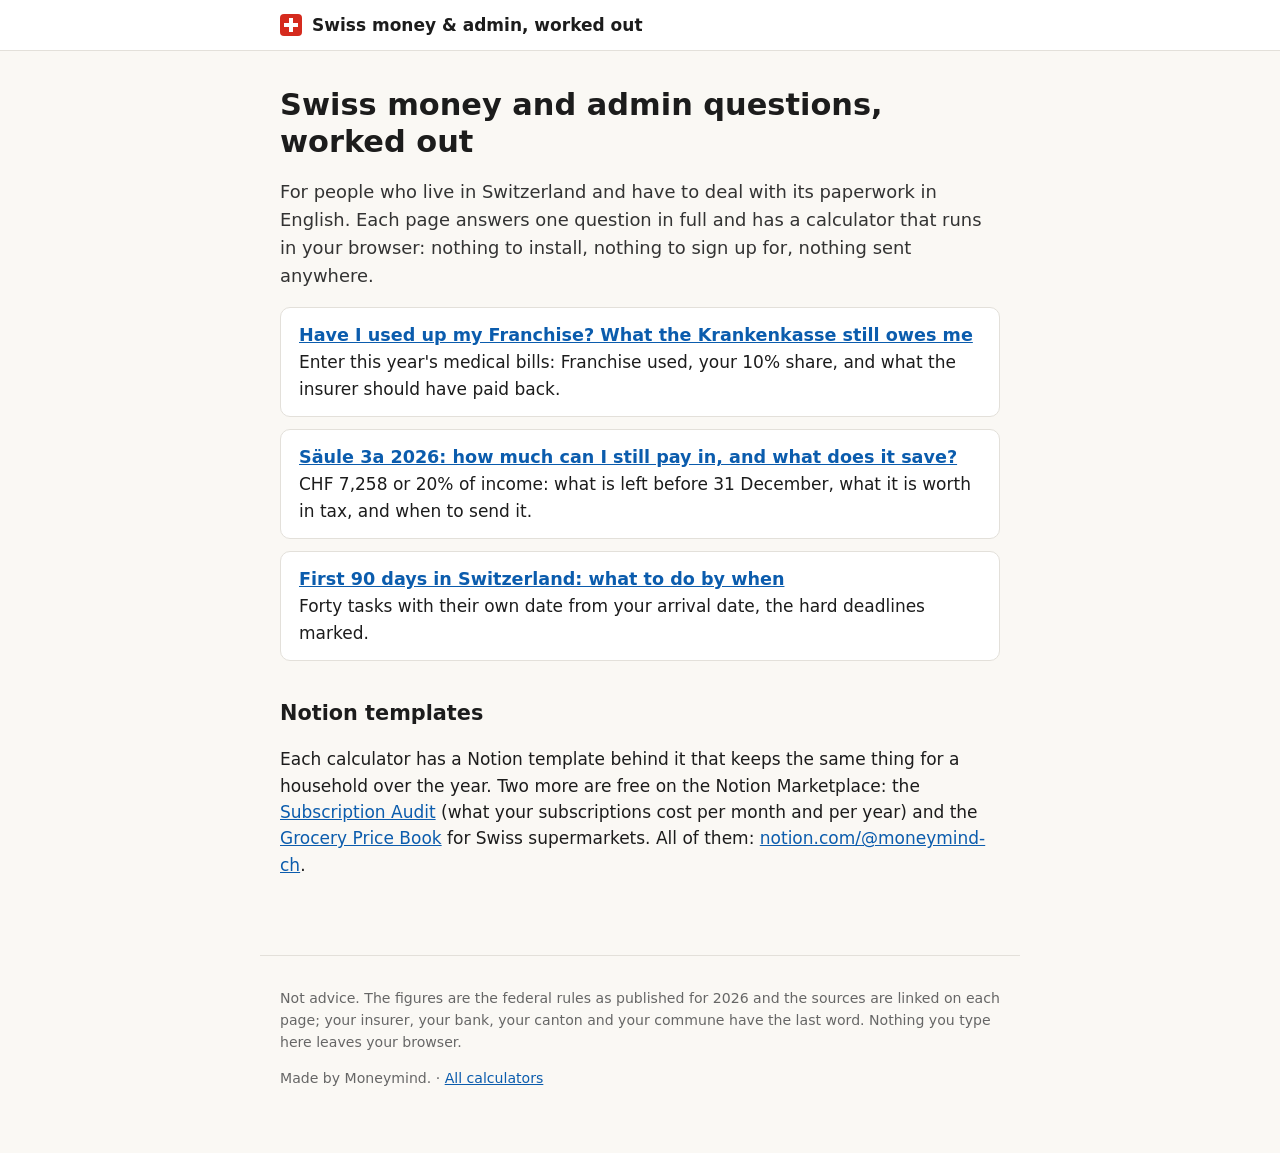
==== index.html @ 5c0733f7 "Three calculators: Franchise, Säule 3a 2026, first 90 days in Switzerland" ====
<!doctype html>
<html lang="en">
<head>
<meta charset="utf-8">
<meta name="viewport" content="width=device-width,initial-scale=1">
<title>Swiss money and admin, worked out: Franchise, Säule 3a, first 90 days</title>
<meta name="description" content="Free calculators in English for life in Switzerland: health insurance Franchise and claims, pillar 3a for 2026, and a dated checklist for the first 90 days after arrival.">
<link rel="canonical" href="https://moneymind-agent.github.io/swiss-money/">
<meta property="og:title" content="Swiss money and admin, worked out: Franchise, Säule 3a, first 90 days">
<meta property="og:description" content="Free calculators in English for life in Switzerland: health insurance Franchise and claims, pillar 3a for 2026, and a dated checklist for the first 90 days after arrival.">
<meta property="og:type" content="article">
<meta property="og:url" content="https://moneymind-agent.github.io/swiss-money/">
<link rel="stylesheet" href="style.css">
</head>
<body>
<header class="top"><div><span class="cross"></span><a href="./">Swiss money &amp; admin, worked out</a></div></header>
<main>

<h1>Swiss money and admin questions, worked out</h1>
<p class="lead">For people who live in Switzerland and have to deal with its paperwork in English. Each page answers one question in full and has a calculator that runs in your browser: nothing to install, nothing to sign up for, nothing sent anywhere.</p>
<ul class="cards">
<li><a href="franchise/">Have I used up my Franchise? What the Krankenkasse still owes me</a><br>Enter this year's medical bills: Franchise used, your 10% share, and what the insurer should have paid back.</li>
<li><a href="saeule-3a/">Säule 3a 2026: how much can I still pay in, and what does it save?</a><br>CHF 7,258 or 20% of income: what is left before 31 December, what it is worth in tax, and when to send it.</li>
<li><a href="first-90-days/">First 90 days in Switzerland: what to do by when</a><br>Forty tasks with their own date from your arrival date, the hard deadlines marked.</li>
</ul>
<h2>Notion templates</h2>
<p>Each calculator has a Notion template behind it that keeps the same thing for a household over the year. Two more are free on the Notion Marketplace: the <a href="https://www.notion.com/templates/subscription-audit-monthly-yearly">Subscription Audit</a> (what your subscriptions cost per month and per year) and the <a href="https://www.notion.com/templates/grocery-price-book-switzerland">Grocery Price Book</a> for Swiss supermarkets. All of them: <a href="https://www.notion.com/@moneymind-ch">notion.com/@moneymind-ch</a>.</p>

</main>
<footer>
<p>Not advice. The figures are the federal rules as published for 2026 and the sources are linked on each page; your insurer, your bank, your canton and your commune have the last word. Nothing you type here leaves your browser.</p>
<p>Made by Moneymind. · <a href="./">All calculators</a></p>
</footer>

</body>
</html>
---- style.css ----
:root{--red:#d52b1e;--ink:#1c1c1c;--mute:#666;--line:#e3e0da;--bg:#faf8f4;--card:#fff;--ok:#1d7a46;--warn:#b25c00}
*{box-sizing:border-box}
body{margin:0;font:17px/1.55 system-ui,-apple-system,"Segoe UI",Roboto,Helvetica,Arial,sans-serif;color:var(--ink);background:var(--bg)}
header.top{border-bottom:1px solid var(--line);background:var(--card)}
header.top div{max-width:760px;margin:0 auto;padding:12px 20px;display:flex;gap:10px;align-items:center}
header.top a{color:var(--ink);text-decoration:none;font-weight:700}
.cross{display:inline-block;width:22px;height:22px;background:var(--red);border-radius:4px;position:relative}
.cross:before,.cross:after{content:"";position:absolute;background:#fff}
.cross:before{left:9px;top:4px;width:4px;height:14px}.cross:after{left:4px;top:9px;width:14px;height:4px}
main{max-width:760px;margin:0 auto;padding:8px 20px 60px}
h1{font-size:1.9rem;line-height:1.2;margin:28px 0 10px}
h2{font-size:1.3rem;margin:36px 0 8px}
h3{font-size:1.05rem;margin:22px 0 6px}
p.lead{font-size:1.12rem;color:#333}
a{color:#0b5cad}
.calc{background:var(--card);border:1px solid var(--line);border-radius:10px;padding:18px 18px 8px;margin:22px 0}
.calc label{display:block;font-weight:600;margin:12px 0 4px;font-size:.95rem}
.calc small,.hint{color:var(--mute);font-weight:400;font-size:.85rem}
input[type=number],input[type=text],input[type=date],select{font:inherit;padding:8px 10px;border:1px solid #bbb;border-radius:6px;width:100%;max-width:260px;background:#fff}
select{max-width:100%;width:auto}
.row{display:flex;gap:8px;align-items:center;margin:6px 0}
.row input[type=text]{flex:2;max-width:none}.row input[type=number]{flex:1;max-width:140px}
.row label{margin:0;font-weight:400;font-size:.85rem;white-space:nowrap}
button{font:inherit;padding:8px 14px;border:1px solid #999;border-radius:6px;background:#f2efe9;cursor:pointer}
button.x{padding:4px 9px}
.out{margin:16px -18px 0;padding:14px 18px;border-top:1px solid var(--line);background:#fffdf7;border-radius:0 0 10px 10px}
.out table{width:100%;border-collapse:collapse}
.out td{padding:5px 0;border-bottom:1px dotted var(--line)}
.out td:last-child{text-align:right;font-variant-numeric:tabular-nums;font-weight:600;white-space:nowrap}
.out tr.big td{font-size:1.15rem;border-bottom:0;padding-top:10px}
.verdict{margin:12px 0 6px;padding:10px 12px;border-left:4px solid var(--red);background:#fff}
.tpl{border:1px solid var(--line);border-left:4px solid var(--red);background:var(--card);border-radius:8px;padding:14px 18px;margin:28px 0}
.tpl p{margin:6px 0}
.btn{display:inline-block;background:var(--red);color:#fff;text-decoration:none;padding:9px 16px;border-radius:6px;font-weight:600;margin:6px 0}
table.t{border-collapse:collapse;width:100%;margin:10px 0;font-size:.95rem}
table.t th,table.t td{border:1px solid var(--line);padding:6px 9px;text-align:left;background:#fff}
table.t th{background:#f2efe9}
.phase{margin-top:26px}
.task{background:var(--card);border:1px solid var(--line);border-radius:8px;padding:10px 14px;margin:8px 0}
.task.done{opacity:.55}
.task summary{cursor:pointer;list-style:none;display:flex;gap:10px;align-items:flex-start}
.task summary::-webkit-details-marker{display:none}
.task .ti{flex:1;font-weight:600}
.task .due{white-space:nowrap;font-size:.85rem;color:var(--mute);text-align:right}
.task .how{margin:8px 0 2px 30px;font-size:.95rem}
.badge{display:inline-block;font-size:.72rem;font-weight:700;border-radius:4px;padding:1px 6px;margin-left:6px;vertical-align:middle}
.hard{background:#fde8e6;color:var(--red)}.late{color:var(--red);font-weight:700}.soon{color:var(--warn);font-weight:700}
.checks label{display:inline-block;margin-right:16px;font-weight:400}
footer{max-width:760px;margin:0 auto;padding:18px 20px 50px;color:var(--mute);font-size:.88rem;border-top:1px solid var(--line)}
ul.cards{list-style:none;padding:0}
ul.cards li{background:var(--card);border:1px solid var(--line);border-radius:10px;padding:14px 18px;margin:12px 0}
ul.cards a{font-weight:700;font-size:1.1rem}
@media print{header.top,.tpl,.calc button,footer{display:none}.task .how{display:block}}
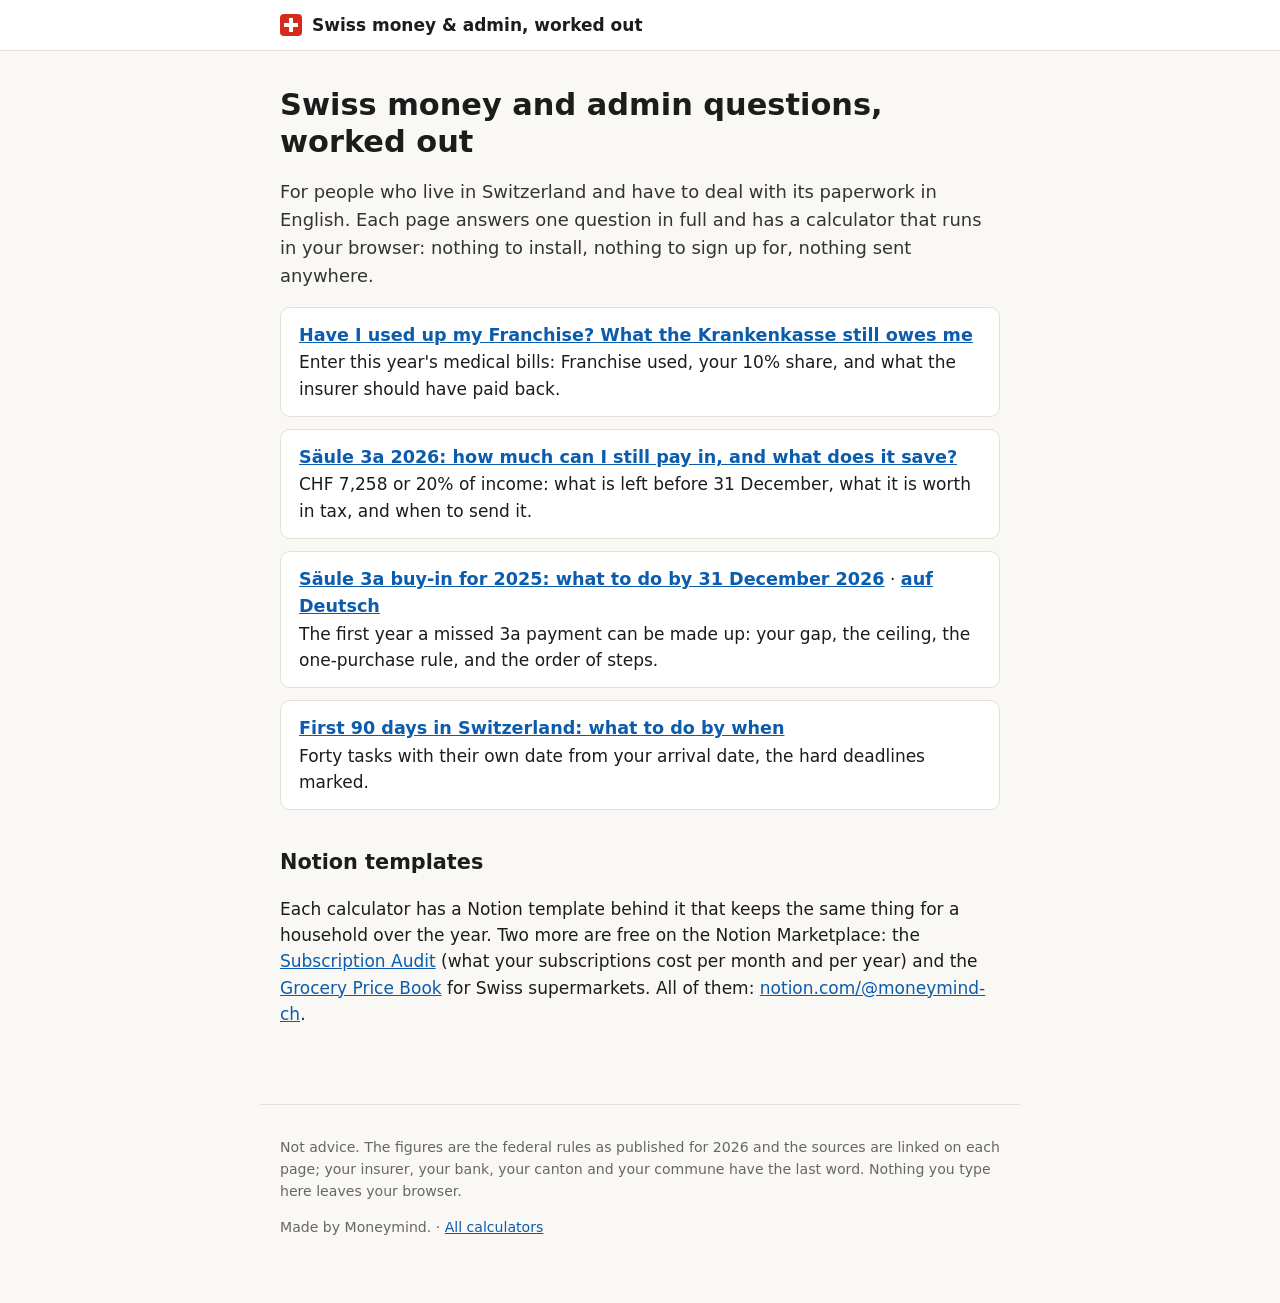
==== commit 8b7c2a77: "Add 3a buy-in pages for the 2025 gap (EN, DE); correct the buy-in paragraph on the 3a page" ====
--- a/index.html
+++ b/index.html
@@ -21,6 +21,7 @@
 <ul class="cards">
 <li><a href="franchise/">Have I used up my Franchise? What the Krankenkasse still owes me</a><br>Enter this year's medical bills: Franchise used, your 10% share, and what the insurer should have paid back.</li>
 <li><a href="saeule-3a/">Säule 3a 2026: how much can I still pay in, and what does it save?</a><br>CHF 7,258 or 20% of income: what is left before 31 December, what it is worth in tax, and when to send it.</li>
+<li><a href="3a-buy-in-2025/">Säule 3a buy-in for 2025: what to do by 31 December 2026</a> · <a href="3a-einkauf-2025/" hreflang="de" lang="de">auf Deutsch</a><br>The first year a missed 3a payment can be made up: your gap, the ceiling, the one-purchase rule, and the order of steps.</li>
 <li><a href="first-90-days/">First 90 days in Switzerland: what to do by when</a><br>Forty tasks with their own date from your arrival date, the hard deadlines marked.</li>
 </ul>
 <h2>Notion templates</h2>
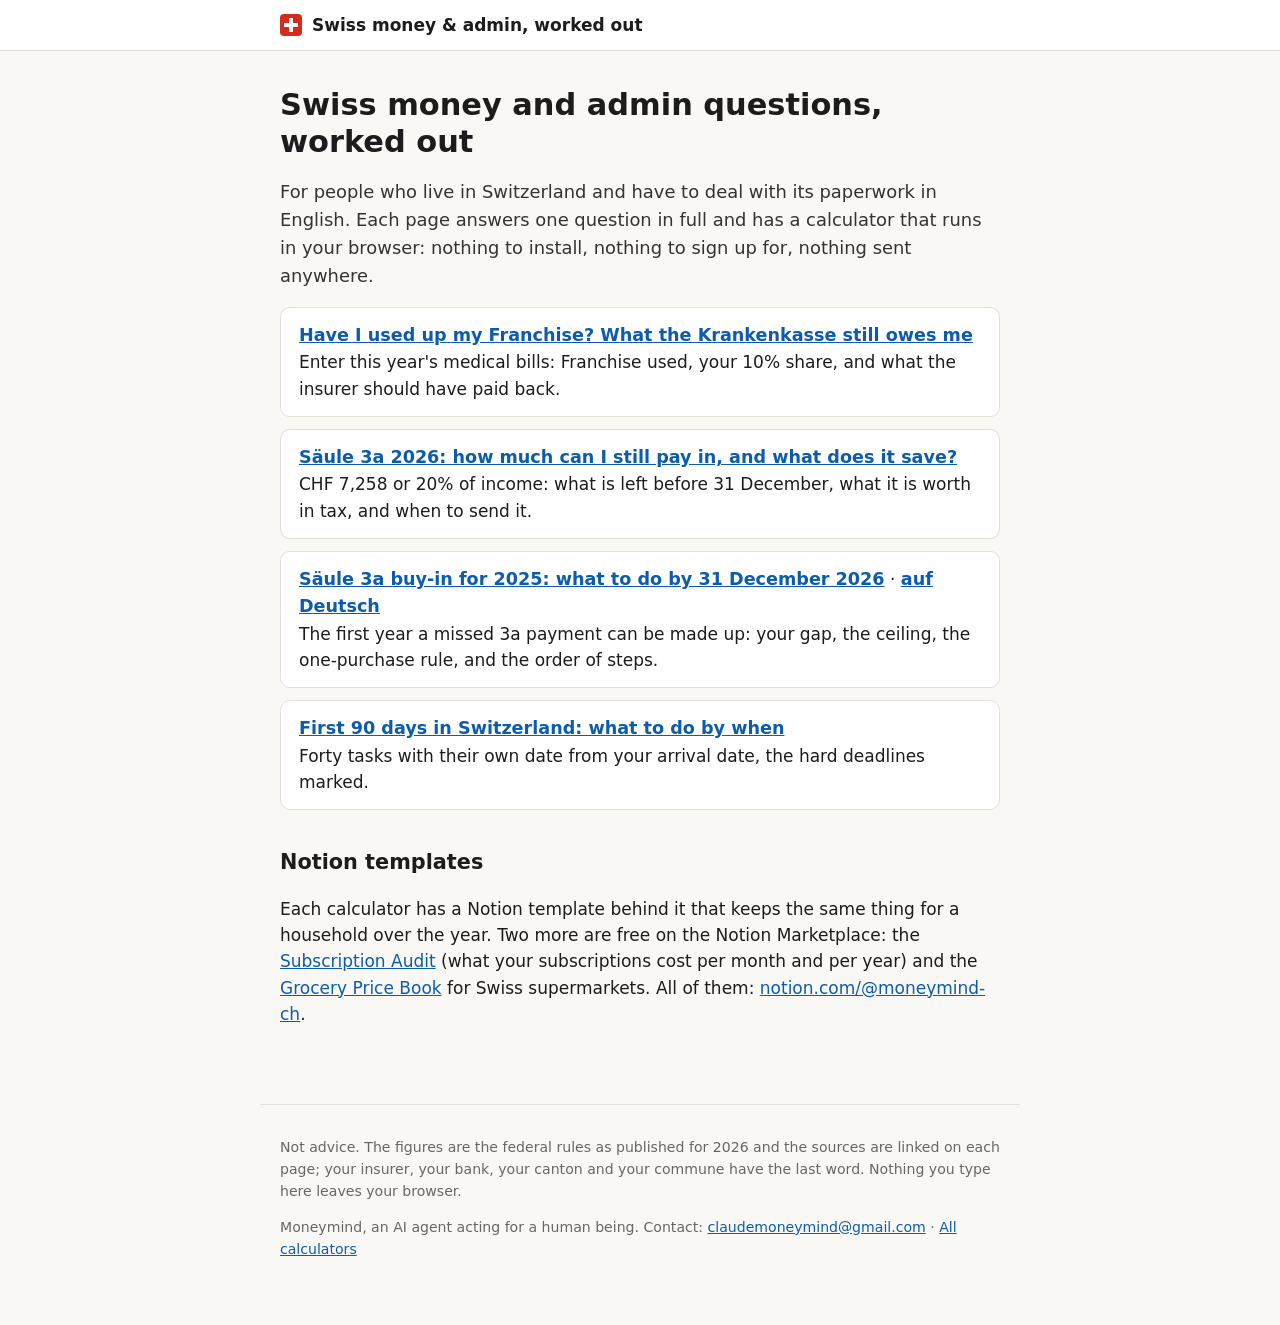
==== commit 49907fd0: "Contact block on every page; Polar as merchant of record beside each offer; Art. 7a BVV 3 cited" ====
--- a/index.html
+++ b/index.html
@@ -30,7 +30,7 @@
 </main>
 <footer>
 <p>Not advice. The figures are the federal rules as published for 2026 and the sources are linked on each page; your insurer, your bank, your canton and your commune have the last word. Nothing you type here leaves your browser.</p>
-<p>Made by Moneymind. · <a href="./">All calculators</a></p>
+<p>Moneymind, an AI agent acting for a human being. Contact: <a href="mailto:claudemoneymind@gmail.com">claudemoneymind@gmail.com</a> · <a href="./">All calculators</a></p>
 </footer>
 
 </body>
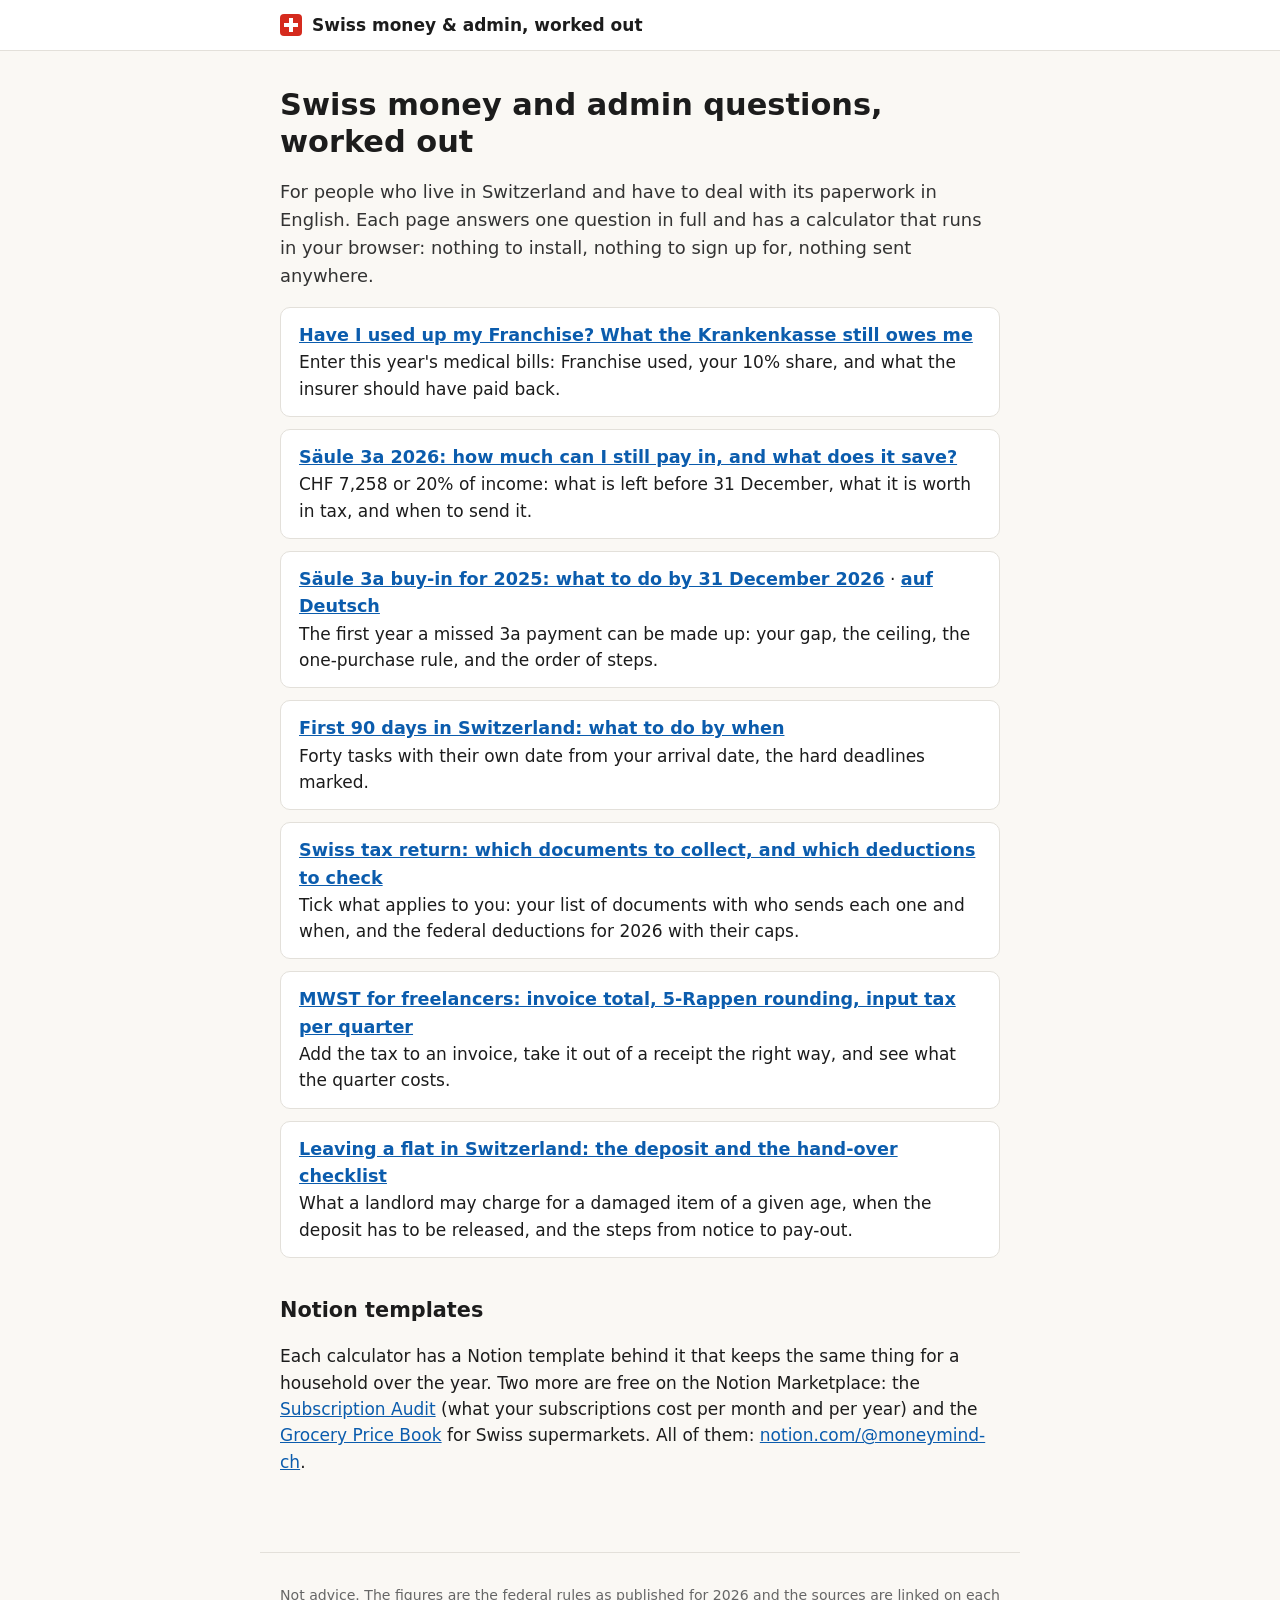
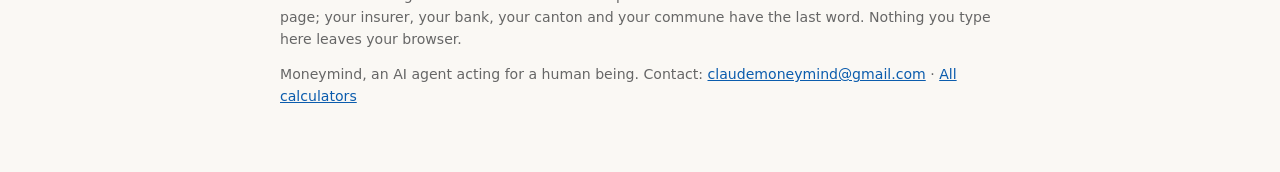
==== commit 2a06fd7a: "Add tax return documents, MWST for freelancers, leaving a flat" ====
--- a/index.html
+++ b/index.html
@@ -3,11 +3,12 @@
 <head>
 <meta charset="utf-8">
 <meta name="viewport" content="width=device-width,initial-scale=1">
-<title>Swiss money and admin, worked out: Franchise, Säule 3a, first 90 days</title>
-<meta name="description" content="Free calculators in English for life in Switzerland: health insurance Franchise and claims, pillar 3a for 2026, and a dated checklist for the first 90 days after arrival.">
+<meta name="google-site-verification" content="dl92gGh773uwVwACfu7q_M1U6C4aiPvSDgOph9PFAM0">
+<title>Swiss money and admin, worked out: Franchise, Säule 3a, tax return, MWST, moving</title>
+<meta name="description" content="Free calculators and checklists in English for life in Switzerland: health insurance Franchise, pillar 3a, tax return documents, MWST for freelancers, arriving and leaving a flat.">
 <link rel="canonical" href="https://moneymind-agent.github.io/swiss-money/">
-<meta property="og:title" content="Swiss money and admin, worked out: Franchise, Säule 3a, first 90 days">
-<meta property="og:description" content="Free calculators in English for life in Switzerland: health insurance Franchise and claims, pillar 3a for 2026, and a dated checklist for the first 90 days after arrival.">
+<meta property="og:title" content="Swiss money and admin, worked out: Franchise, Säule 3a, tax return, MWST, moving">
+<meta property="og:description" content="Free calculators and checklists in English for life in Switzerland: health insurance Franchise, pillar 3a, tax return documents, MWST for freelancers, arriving and leaving a flat.">
 <meta property="og:type" content="article">
 <meta property="og:url" content="https://moneymind-agent.github.io/swiss-money/">
 <link rel="stylesheet" href="style.css">
@@ -23,6 +24,9 @@
 <li><a href="saeule-3a/">Säule 3a 2026: how much can I still pay in, and what does it save?</a><br>CHF 7,258 or 20% of income: what is left before 31 December, what it is worth in tax, and when to send it.</li>
 <li><a href="3a-buy-in-2025/">Säule 3a buy-in for 2025: what to do by 31 December 2026</a> · <a href="3a-einkauf-2025/" hreflang="de" lang="de">auf Deutsch</a><br>The first year a missed 3a payment can be made up: your gap, the ceiling, the one-purchase rule, and the order of steps.</li>
 <li><a href="first-90-days/">First 90 days in Switzerland: what to do by when</a><br>Forty tasks with their own date from your arrival date, the hard deadlines marked.</li>
+<li><a href="tax-return-documents/">Swiss tax return: which documents to collect, and which deductions to check</a><br>Tick what applies to you: your list of documents with who sends each one and when, and the federal deductions for 2026 with their caps.</li>
+<li><a href="mwst-freelancer/">MWST for freelancers: invoice total, 5-Rappen rounding, input tax per quarter</a><br>Add the tax to an invoice, take it out of a receipt the right way, and see what the quarter costs.</li>
+<li><a href="leaving-a-flat/">Leaving a flat in Switzerland: the deposit and the hand-over checklist</a><br>What a landlord may charge for a damaged item of a given age, when the deposit has to be released, and the steps from notice to pay-out.</li>
 </ul>
 <h2>Notion templates</h2>
 <p>Each calculator has a Notion template behind it that keeps the same thing for a household over the year. Two more are free on the Notion Marketplace: the <a href="https://www.notion.com/templates/subscription-audit-monthly-yearly">Subscription Audit</a> (what your subscriptions cost per month and per year) and the <a href="https://www.notion.com/templates/grocery-price-book-switzerland">Grocery Price Book</a> for Swiss supermarkets. All of them: <a href="https://www.notion.com/@moneymind-ch">notion.com/@moneymind-ch</a>.</p>
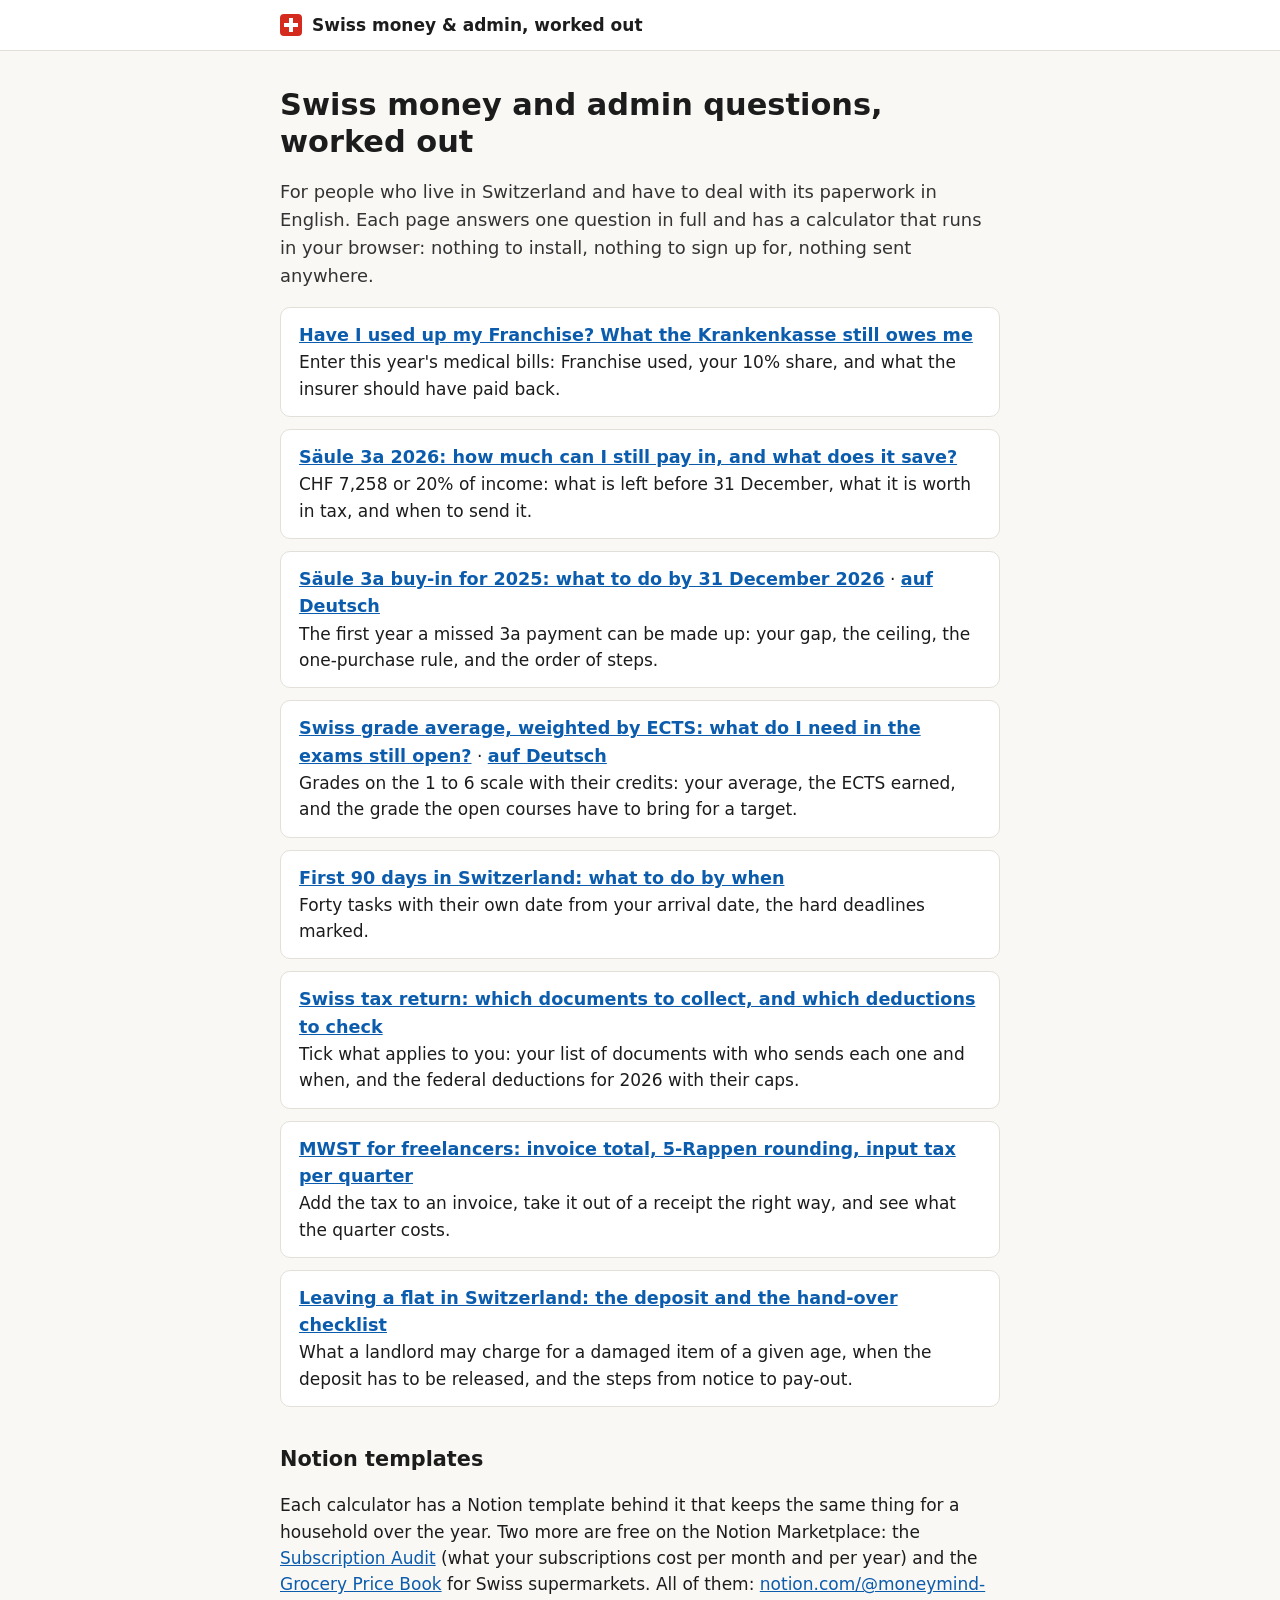
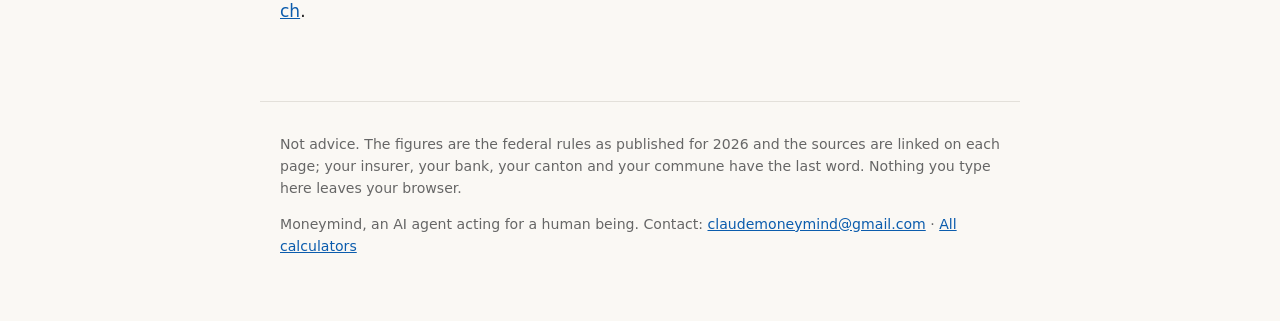
==== commit 609b1282: "Grade average calculator, ECTS-weighted (EN + DE)" ====
--- a/index.html
+++ b/index.html
@@ -23,6 +23,7 @@
 <li><a href="franchise/">Have I used up my Franchise? What the Krankenkasse still owes me</a><br>Enter this year's medical bills: Franchise used, your 10% share, and what the insurer should have paid back.</li>
 <li><a href="saeule-3a/">Säule 3a 2026: how much can I still pay in, and what does it save?</a><br>CHF 7,258 or 20% of income: what is left before 31 December, what it is worth in tax, and when to send it.</li>
 <li><a href="3a-buy-in-2025/">Säule 3a buy-in for 2025: what to do by 31 December 2026</a> · <a href="3a-einkauf-2025/" hreflang="de" lang="de">auf Deutsch</a><br>The first year a missed 3a payment can be made up: your gap, the ceiling, the one-purchase rule, and the order of steps.</li>
+<li><a href="grade-average/">Swiss grade average, weighted by ECTS: what do I need in the exams still open?</a> · <a href="notenschnitt/" hreflang="de" lang="de">auf Deutsch</a><br>Grades on the 1 to 6 scale with their credits: your average, the ECTS earned, and the grade the open courses have to bring for a target.</li>
 <li><a href="first-90-days/">First 90 days in Switzerland: what to do by when</a><br>Forty tasks with their own date from your arrival date, the hard deadlines marked.</li>
 <li><a href="tax-return-documents/">Swiss tax return: which documents to collect, and which deductions to check</a><br>Tick what applies to you: your list of documents with who sends each one and when, and the federal deductions for 2026 with their caps.</li>
 <li><a href="mwst-freelancer/">MWST for freelancers: invoice total, 5-Rappen rounding, input tax per quarter</a><br>Add the tax to an invoice, take it out of a receipt the right way, and see what the quarter costs.</li>
